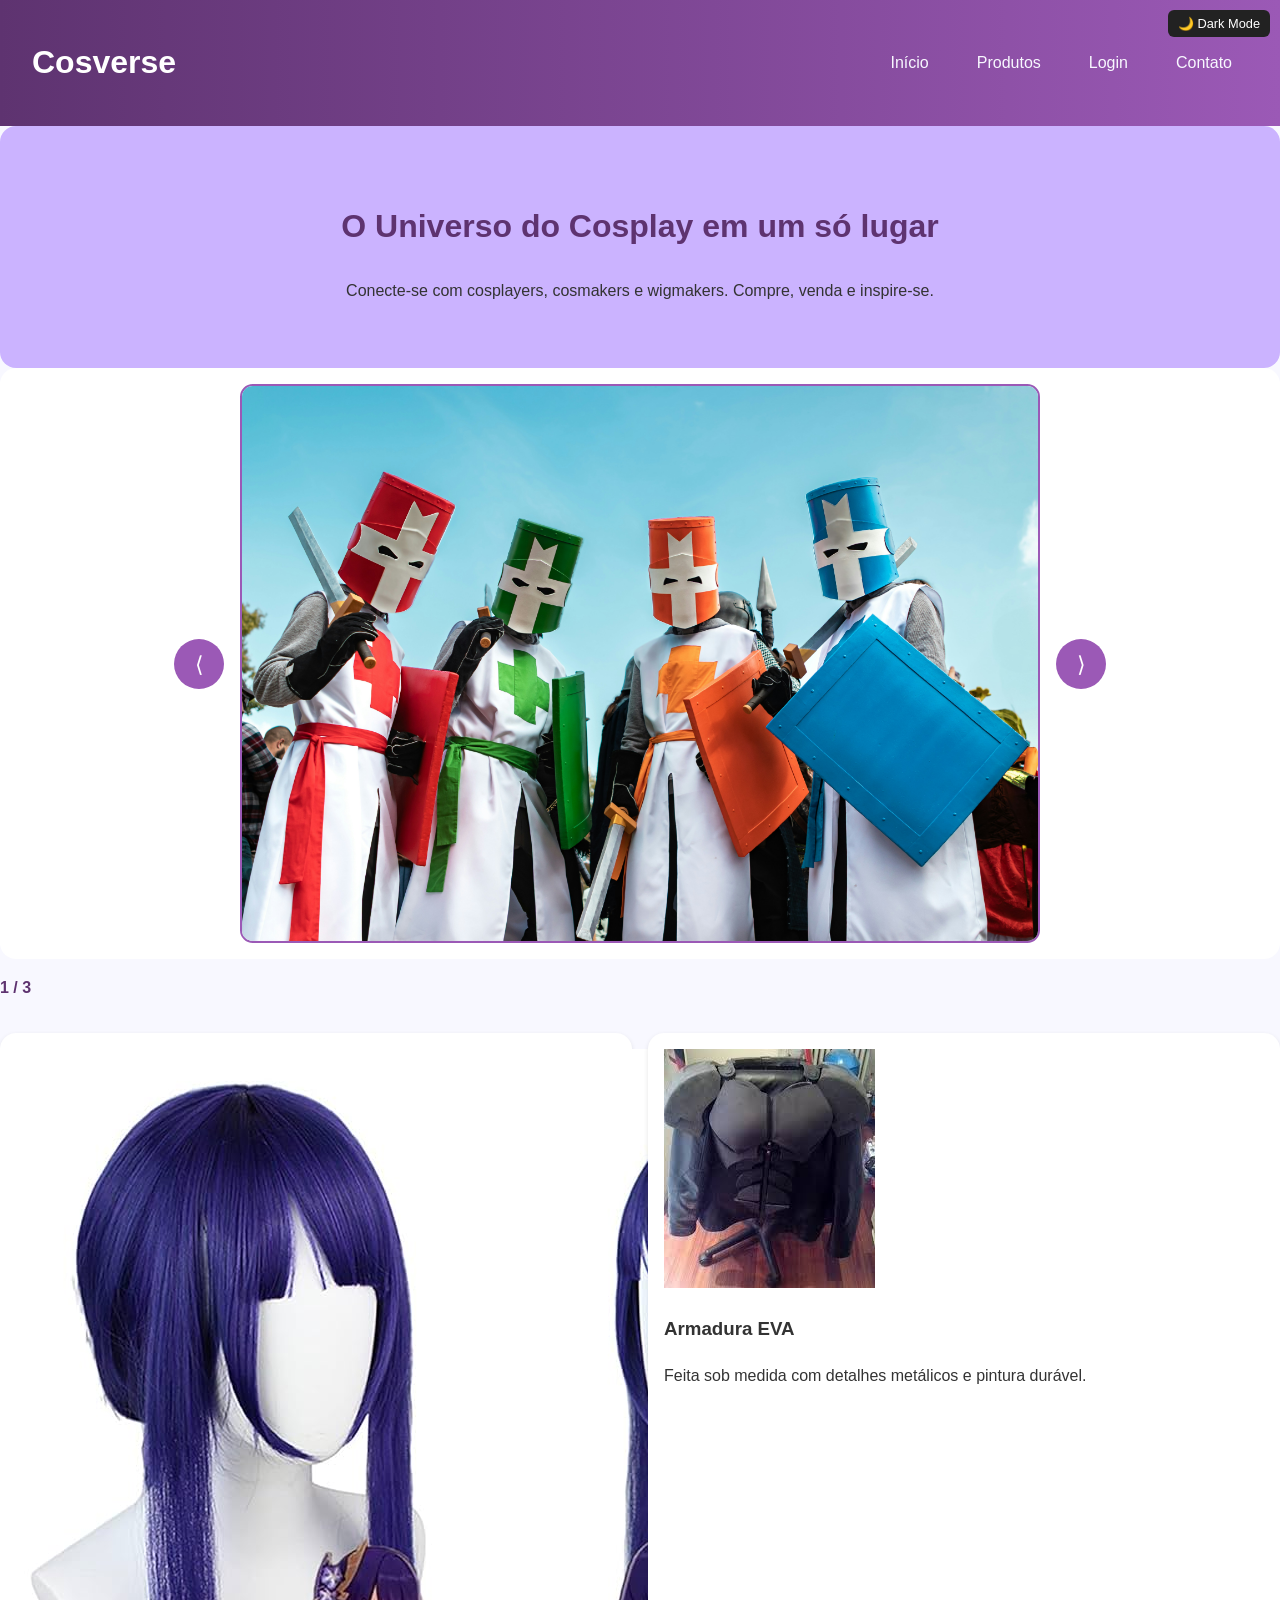
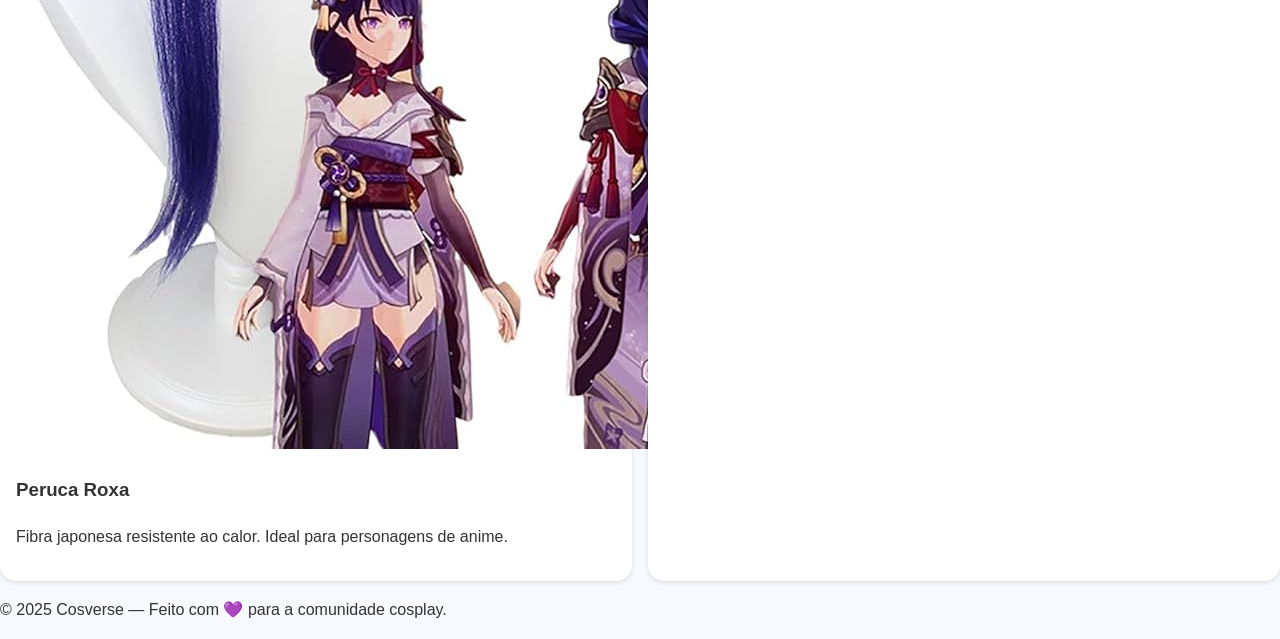
==== Levelupbase/index.html @ 41b26c0f "Primeiro commit do LevelUp" ====
<!DOCTYPE html>
<html lang="pt-BR">
<head>
  <meta charset="utf-8" />
  <meta name="viewport" content="width=device-width, initial-scale=1" />
  <title>LevelUp- Elevando a qualidade da Sua Vida!</title>
  <link rel="stylesheet" href="estileto.css" />
</head>
<body>
  <a class="skip-link" href="#main-content">Ir para o conteúdo</a>

  <header role="banner">
    <div class="header-inner">
      <h1>Cosverse</h1>

<div class="access-controls">
    <button id="toggle-theme" class="btn-light">🌙 Dark Mode</button>
</div>


      <nav role="navigation" aria-label="Menu principal">
        <ul class="menu" role="menubar">
          <li role="none"><a role="menuitem" href="index.html">Início</a></li>
          <li role="none"><a role="menuitem" href="produtos.html">Produtos</a></li>
          <li role="none"><a role="menuitem" href="login.html">Login</a></li>
          <li role="none"><a role="menuitem" href="contato.html">Contato</a></li>
        </ul>
      </nav>
    </div>
  </header>
  <div id="vlibras-root" aria-hidden="true"></div>

  <main id="main-content" role="main">
    <section class="hero" role="region" aria-labelledby="hero-title">
      <h2 id="hero-title">O Universo do Cosplay em um só lugar</h2>
      <p>Conecte-se com cosplayers, cosmakers e wigmakers. Compre, venda e inspire-se.</p>
    </section>

    <section class="carrossel-container" aria-label="Galeria de imagens Cosverse" role="region">
      <div class="carrossel" aria-live="polite">
        <button id="prev" aria-label="Imagem anterior">⟨</button>
        <img id="preview" src="" alt="Carregando imagem do carrossel" />
        <button id="next" aria-label="Próxima imagem">⟩</button>
      </div>
      <p id="counter" class="contador" aria-atomic="true"></p>
    </section><div class="postagens">
  
</div>

<section id="produtos" class="produtos" aria-label="Produtos em destaque" role="region">
  <article class="card" role="article" aria-labelledby="prod1">
    <img src="imagens/peruca_roxa-genshin_impact.jpg" alt="Peruca roxa de fibra japonesa" />
    <h3 id="prod1">Peruca Roxa</h3>
    <p>Fibra japonesa resistente ao calor. Ideal para personagens de anime.</p>
  </article>

  <article class="card" role="article" aria-labelledby="prod2">
    <img src="imagens/armadura_EVA.jpg" alt="Armadura de EVA com pintura metálica" />
    <h3 id="prod2">Armadura EVA</h3>
    <p>Feita sob medida com detalhes metálicos e pintura durável.</p>
  </article>
</section>
    <footer id="contato" role="contentinfo">
      <p>© 2025 Cosverse — Feito com 💜 para a comunidade cosplay.</p>
    </footer>
  </main>
   <div vw class="enabled">
    <div vw-access-button class="active"></div>
    <div vw-plugin-wrapper>
      <div class="vw-plugin-top-wrapper"></div>
    </div>
  </div>
  <script defer src="https://vlibras.gov.br/app/vlibras-plugin.js"></script>
  <script defer>
    document.addEventListener("DOMContentLoaded", () => {
      if (window.VLibras) {
        new window.VLibras.Widget("https://vlibras.gov.br/app");
      }
    });
  </script>
  <script src="main_menu.js" defer></script>
</body>
</html>
---- Levelupbase/estileto.css ----
:root {
  --bg-light: #f8f8ff;
  --text-light: #333;

  --bg-dark: #121212;
  --text-dark: #e6e6e6;
  --roxo-claro: #cbb3ff;
  --roxo: #9b59b6;
  --roxo-escuro: #5e3370;
  --branco: #f8f8ff;
  --cinza: #333;
  --font-scale: 100%;
  --brightness: 1;
  --contrast: 1;
  --fab-size: 56px;
  --transition-speed: 0.4s;
}

* {
  box-sizing: border-box;
}

body {
  font-family: 'Segoe UI', Tahoma, Geneva, Verdana, sans-serif;
  margin: 0;
  background-color: var(--branco);
  color: var(--text-light);
  line-height: 1.6;
  transition: background-color var(--transition-speed), color var(--transition-speed);
  font-size: var(--font-scale);
}

.skip-link {
  position: absolute;
  left: -999px;
  top: auto;
  width: 1px;
  height: 1px;
  overflow: hidden;
}

.skip-link:focus {
  left: 1rem;
  top: 1rem;
  width: auto;
  height: auto;
  padding: 0.5rem 1rem;
  background: #fff;
  color: #000;
  z-index: 1000;
  border-radius: 4px;
}

header {
  background: linear-gradient(90deg, var(--roxo-escuro), var(--roxo));
  color: white;
  padding: 1rem 2rem;
}

.header-inner {
  display: flex;
  align-items: center;
  justify-content: space-between;
  gap: 1rem;
}

.menu {
  list-style: none;
  margin: 0;
  padding: 0;
  display: flex;
  gap: 1rem;
}

.menu a {
  color: var(--branco);
  text-decoration: none;
  padding: 0.5rem 1rem;
  border-radius: 0.5rem;
  display: inline-block;
}

:focus {
  outline: 3px solid var(--roxo);
  outline-offset: 3px;
}

nav a:focus,
nav a:hover {
  background-color: #ffffff;
  color: var(--roxo-escuro);
}

.hero {
  text-align: center;
  padding: 3rem 1rem;
  background-color: var(--roxo-claro);
  border-radius: 1rem;
}

.hero h2 {
  color: var(--roxo-escuro);
  font-size: 2rem;
}

.produtos {
  display: grid;
  grid-template-columns: repeat(auto-fit, minmax(250px, 1fr));
  gap: 1rem;
  margin-top: 2rem;
}

.card {
  background-color: white;
  border-radius: 1rem;
  padding: 1rem;
  box-shadow: 0 2px 5px rgba(0, 0, 0, 0.1);
}

.login {
  max-width: 720px;
  margin: 2rem auto;
  padding: 2rem;
  background-color: white;
  border-radius: 1rem;
  box-shadow: 0 2px 5px rgba(0, 0, 0, 0.08);
}

.login input,
.login button,
.login select,
.login textarea {
  width: 100%;
  padding: 0.7rem;
  margin: 0.5rem 0;
  border: 1px solid #ccc;
  border-radius: 0.5rem;
}

button {
  padding: 12px 20px;
  font-size: 1rem;
  border-radius: 10px;
  border: none;
  cursor: pointer;
  transition: background-color var(--transition-speed), color var(--transition-speed);
}

.btn-light {
  background-color: #222;
  color: #fff;
}

.btn-dark {
  background-color: #f2f2f2;
  color: #000;
}

.carrossel {
  display: flex;
  align-items: center;
  justify-content: center;
  background-color: white;
  border-radius: 1rem;
  padding: 1rem;
  gap: 1rem;
  overflow: hidden;
}

.carrossel button {
  background-color: var(--roxo);
  color: white;
  border-radius: 50%;
  width: 50px;
  height: 50px;
  font-size: 1.4rem;
}

.carrossel img {
  width: 100%;
  max-width: 800px;
  height: auto;
  object-fit: cover;
  border-radius: 0.8rem;
  border: 2px solid var(--roxo);
  transition: opacity 0.3s ease-in-out;
}

.contador {
  margin-top: 1rem;
  font-weight: bold;
  color: var(--roxo-escuro);
}

input.error {
  border: 2px solid #d00;
}

.error-msg {
  color: #d00;
  font-weight: bold;
}

body.dark-mode {
  background-color: var(--bg-dark);
  color: var(--text-dark);
}

body.dark-mode .card,
body.dark-mode .login {
  background-color: #1a1a1a;
  color: var(--text-dark);
}

input[type="checkbox"]:focus {
  outline: 3px solid var(--roxo);
  outline-offset: 2px;
}

@media (max-width: 480px) {
  .header-inner {
    flex-direction: column;
    align-items: flex-start;
  }

  .carrossel img {
    max-width: 100%;
    height: auto;
  }
}

.access-controls {
  position: absolute;
  top: 10px;
  right: 10px;
  display: flex;
  gap: 6px;
  z-index: 2000;
}

.access-controls button {
  padding: 6px 10px !important;
  font-size: 0.8rem !important;
  border-radius: 6px;
}

:root {

  --bg-light: #f8f8ff;
  --text-light: #333;

  --bg-dark: #121212;
  --text-dark: #e6e6e6;

  --roxo-claro: #cbb3ff;
  --roxo: #9b59b6;
  --roxo-escuro: #5e3370;
  --branco: #f8f8ff;
  --cinza: #333;
  --font-scale: 100%;
  --brightness: 1;
  --contrast: 1;
  --fab-size: 56px;
  --transition-speed: 0.4s;
}

body {
  background-color: var(--bg-light);
  color: var(--text-light);
  transition: background-color var(--transition-speed), color var(--transition-speed);
}

body.dark-mode {
  background-color: var(--bg-dark);
  color: var(--text-dark);
}

body.dark-mode header,
body.dark-mode footer,
body.dark-mode .card,
body.dark-mode .carrossel,
body.dark-mode .login {
  background-color: #1e1e1e !important;
  color: var(--text-dark);
}

body.dark-mode .hero {
  background-color: #2a2a2a;
  color: var(--text-dark);
}

body.dark-mode nav a {
  background-color: rgba(255, 255, 255, 0.1);
  color: var(--text-dark);
}

body.dark-mode nav a:hover {
  background-color: var(--roxo);
  color: white;
}

.btn-light {
  background-color: #222;
  color: #fff;
}

.btn-dark {
  background-color: #f2f2f2;
  color: #000;
}

body.dark-mode nav a {
  color: var(--text-dark) !important;
  background-color: transparent !important;
}

body.dark-mode nav a:hover,
body.dark-mode nav a:focus {
  background-color: var(--roxo-claro) !important;
  color: var(--cinza) !important;
  outline: 2px solid var(--roxo) !important;
}

.produtos {
  display: grid;
  grid-template-columns: repeat(auto-fit, minmax(250px, 1fr));
  gap: 1rem;
  margin-top: 2rem;
}
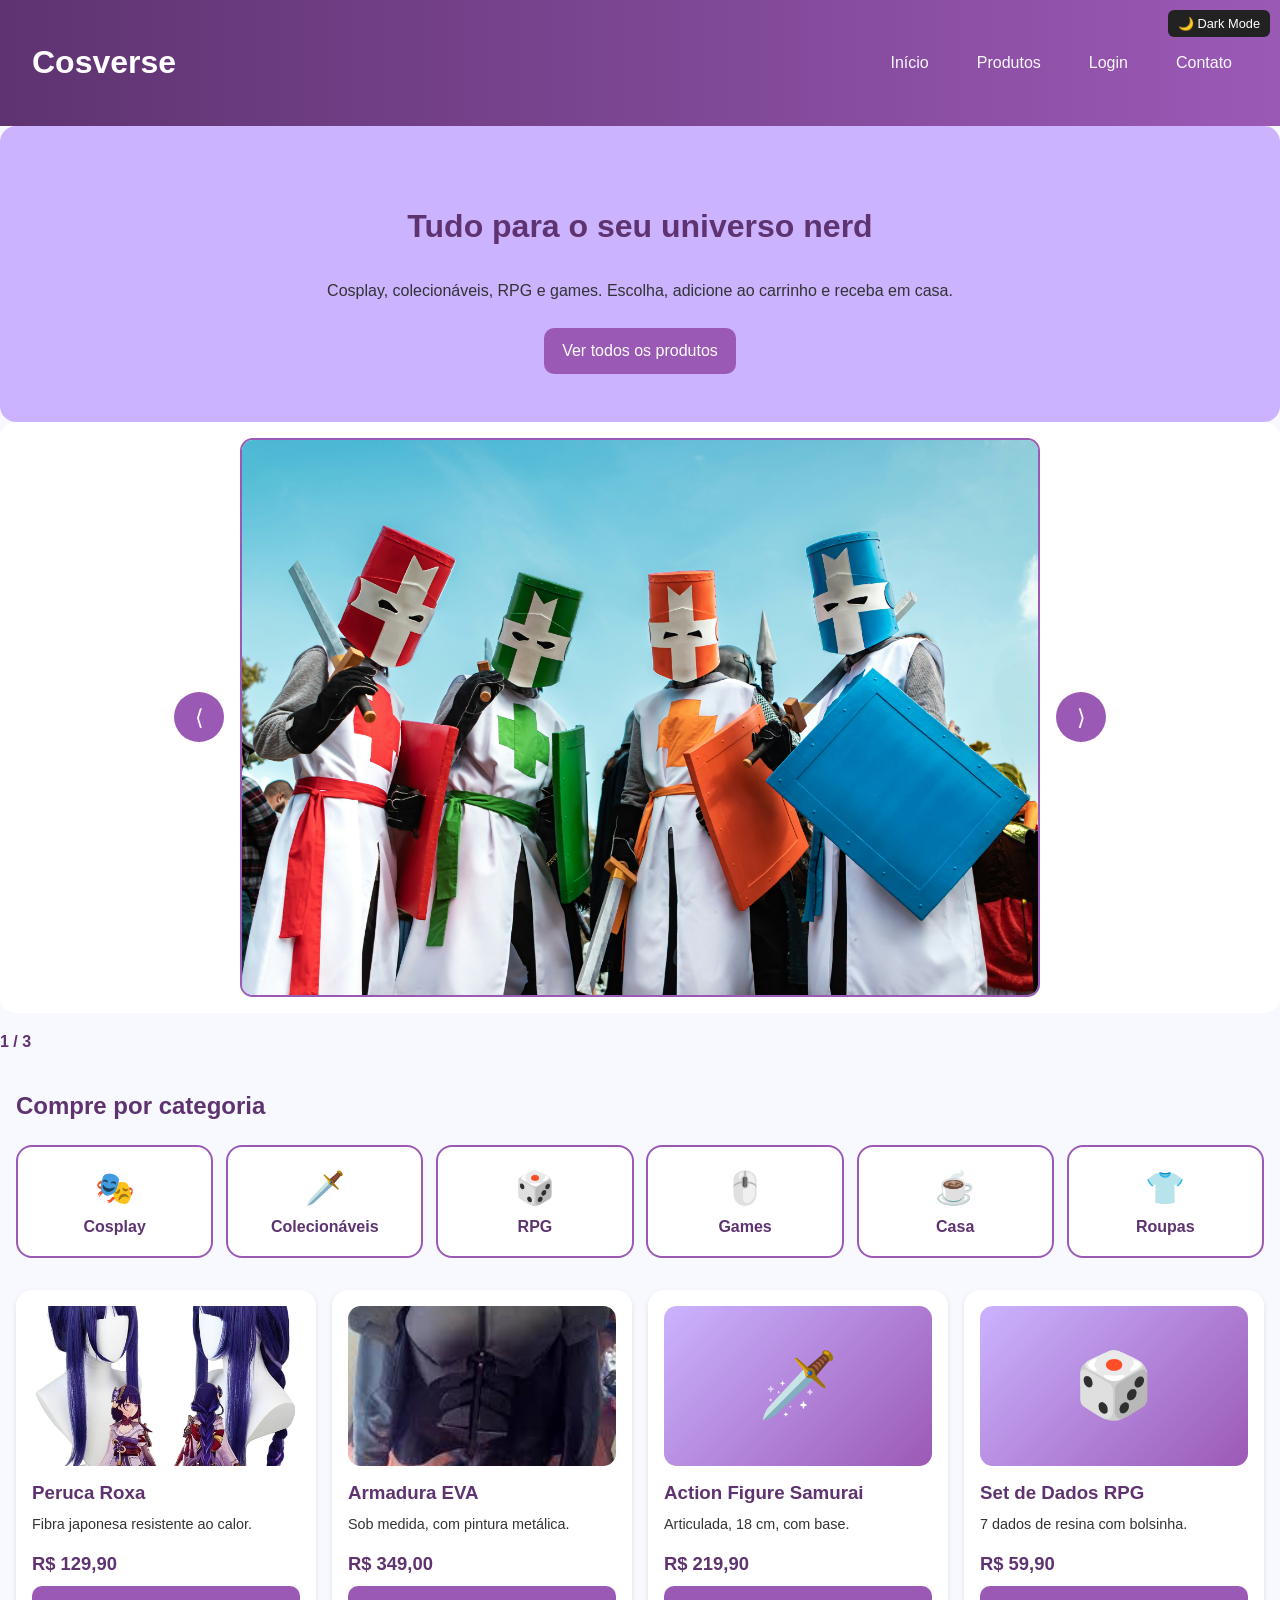
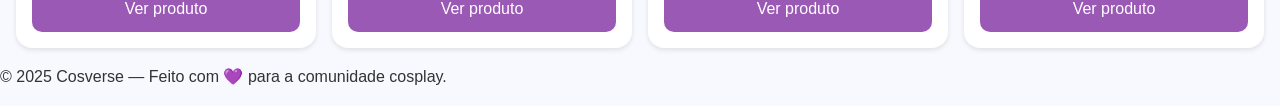
==== commit 66bdb3d4: "Adicionando minhas primeiras atualizações" ====
--- a/Levelupbase/index.html
+++ b/Levelupbase/index.html
@@ -3,8 +3,9 @@
 <head>
   <meta charset="utf-8" />
   <meta name="viewport" content="width=device-width, initial-scale=1" />
-  <title>LevelUp- Elevando a qualidade da Sua Vida!</title>
+  <title>Cosverse - Itens nerd, cosplay e colecionáveis</title>
   <link rel="stylesheet" href="estileto.css" />
+  <link rel="stylesheet" href="loja.css" />
 </head>
 <body>
   <a class="skip-link" href="#main-content">Ir para o conteúdo</a>
@@ -32,8 +33,9 @@
 
   <main id="main-content" role="main">
     <section class="hero" role="region" aria-labelledby="hero-title">
-      <h2 id="hero-title">O Universo do Cosplay em um só lugar</h2>
-      <p>Conecte-se com cosplayers, cosmakers e wigmakers. Compre, venda e inspire-se.</p>
+      <h2 id="hero-title">Tudo para o seu universo nerd</h2>
+      <p>Cosplay, colecionáveis, RPG e games. Escolha, adicione ao carrinho e receba em casa.</p>
+      <a class="btn-link" href="produtos.html">Ver todos os produtos</a>
     </section>
 
     <section class="carrossel-container" aria-label="Galeria de imagens Cosverse" role="region">
@@ -43,21 +45,46 @@
         <button id="next" aria-label="Próxima imagem">⟩</button>
       </div>
       <p id="counter" class="contador" aria-atomic="true"></p>
-    </section><div class="postagens">
-  
-</div>
+    </section><section class="categorias" aria-labelledby="cat-title">
+  <h2 id="cat-title">Compre por categoria</h2>
+  <ul>
+    <li><a href="produtos.html?cat=Cosplay"><span aria-hidden="true">🎭</span> Cosplay</a></li>
+    <li><a href="produtos.html?cat=Colecionáveis"><span aria-hidden="true">🗡️</span> Colecionáveis</a></li>
+    <li><a href="produtos.html?cat=RPG"><span aria-hidden="true">🎲</span> RPG</a></li>
+    <li><a href="produtos.html?cat=Games"><span aria-hidden="true">🖱️</span> Games</a></li>
+    <li><a href="produtos.html?cat=Casa"><span aria-hidden="true">☕</span> Casa</a></li>
+    <li><a href="produtos.html?cat=Roupas"><span aria-hidden="true">👕</span> Roupas</a></li>
+  </ul>
+</section>
 
 <section id="produtos" class="produtos" aria-label="Produtos em destaque" role="region">
-  <article class="card" role="article" aria-labelledby="prod1">
-    <img src="imagens/peruca_roxa-genshin_impact.jpg" alt="Peruca roxa de fibra japonesa" />
+  <article class="card produto" aria-labelledby="prod1">
+    <div class="thumb"><img src="imagens/peruca_roxa-genshin_impact.jpg" alt="Peruca Roxa" onerror="this.replaceWith('💜')"></div>
     <h3 id="prod1">Peruca Roxa</h3>
-    <p>Fibra japonesa resistente ao calor. Ideal para personagens de anime.</p>
+    <p>Fibra japonesa resistente ao calor.</p>
+    <span class="preco">R$ 129,90</span>
+    <a class="btn-link" href="produtos.html">Ver produto</a>
   </article>
-
-  <article class="card" role="article" aria-labelledby="prod2">
-    <img src="imagens/armadura_EVA.jpg" alt="Armadura de EVA com pintura metálica" />
+  <article class="card produto" aria-labelledby="prod2">
+    <div class="thumb"><img src="imagens/armadura_EVA.jpg" alt="Armadura EVA" onerror="this.replaceWith('🛡️')"></div>
     <h3 id="prod2">Armadura EVA</h3>
-    <p>Feita sob medida com detalhes metálicos e pintura durável.</p>
+    <p>Sob medida, com pintura metálica.</p>
+    <span class="preco">R$ 349,00</span>
+    <a class="btn-link" href="produtos.html">Ver produto</a>
+  </article>
+  <article class="card produto" aria-labelledby="prod3">
+    <div class="thumb">🗡️</div>
+    <h3 id="prod3">Action Figure Samurai</h3>
+    <p>Articulada, 18 cm, com base.</p>
+    <span class="preco">R$ 219,90</span>
+    <a class="btn-link" href="produtos.html">Ver produto</a>
+  </article>
+  <article class="card produto" aria-labelledby="prod4">
+    <div class="thumb">🎲</div>
+    <h3 id="prod4">Set de Dados RPG</h3>
+    <p>7 dados de resina com bolsinha.</p>
+    <span class="preco">R$ 59,90</span>
+    <a class="btn-link" href="produtos.html">Ver produto</a>
   </article>
 </section>
     <footer id="contato" role="contentinfo">
--- a/Levelupbase/loja.css
+++ b/Levelupbase/loja.css
@@ -0,0 +1,85 @@
+/* loja.css — complementa o estileto.css (use as mesmas variáveis roxas) */
+/* Inclua DEPOIS do estileto.css:  <link rel="stylesheet" href="loja.css" /> */
+
+.loja { max-width: 1100px; margin: 2rem auto; padding: 0 1rem; }
+.loja h2 { color: var(--roxo-escuro); }
+
+.btn-carrinho {
+  background-color: var(--branco);
+  color: var(--roxo-escuro);
+  font-weight: bold;
+  padding: 8px 14px;
+}
+.btn-carrinho:hover { background-color: var(--roxo-claro); }
+
+.filtros { display: flex; flex-wrap: wrap; gap: .5rem; margin: 1rem 0; }
+.filtros button {
+  background: white; color: var(--roxo-escuro);
+  border: 2px solid var(--roxo); padding: 6px 14px; border-radius: 999px;
+}
+.filtros button[aria-pressed="true"] { background: var(--roxo); color: white; }
+
+.busca { width: 100%; max-width: 380px; padding: .7rem; border: 1px solid #ccc; border-radius: .5rem; }
+
+.grade { display: grid; grid-template-columns: repeat(auto-fill, minmax(230px, 1fr)); gap: 1rem; margin-top: 1.5rem; }
+
+.produto { display: flex; flex-direction: column; }
+.produto .thumb {
+  height: 160px; border-radius: .8rem; margin-bottom: .8rem;
+  background: linear-gradient(135deg, var(--roxo-claro), var(--roxo));
+  display: flex; align-items: center; justify-content: center;
+  font-size: 4rem; overflow: hidden;
+}
+.produto .thumb img { width: 100%; height: 100%; object-fit: cover; }
+.produto h3 { margin: 0 0 .3rem; color: var(--roxo-escuro); }
+.produto p { margin: 0 0 .8rem; font-size: .9rem; flex: 1; }
+.preco { font-weight: bold; font-size: 1.15rem; color: var(--roxo-escuro); }
+.produto button, .carrinho-rodape button { background: var(--roxo); color: white; width: 100%; margin-top: .5rem; }
+.produto button:hover, .carrinho-rodape button:hover { background: var(--roxo-escuro); }
+
+/* Carrinho lateral */
+.carrinho {
+  position: fixed; top: 0; right: 0; height: 100%; width: min(380px, 100%);
+  background: white; box-shadow: -4px 0 16px rgba(0,0,0,.25);
+  transform: translateX(105%); transition: transform var(--transition-speed);
+  z-index: 3000; display: flex; flex-direction: column; padding: 1rem;
+}
+.carrinho.aberto { transform: translateX(0); }
+.carrinho-topo { display: flex; justify-content: space-between; align-items: center; }
+.carrinho-topo button { background: transparent; font-size: 1.4rem; padding: 4px 10px; }
+.carrinho-lista { list-style: none; margin: 1rem 0; padding: 0; overflow-y: auto; flex: 1; }
+.carrinho-lista li { display: flex; justify-content: space-between; gap: .5rem; padding: .6rem 0; border-bottom: 1px solid #e5dcf3; }
+.qtd { display: flex; align-items: center; gap: .4rem; }
+.qtd button { background: var(--roxo-claro); color: var(--roxo-escuro); padding: 2px 10px; border-radius: 6px; }
+.vazio { color: #777; text-align: center; padding: 2rem 0; }
+.total { font-weight: bold; font-size: 1.2rem; display: flex; justify-content: space-between; color: var(--roxo-escuro); }
+.fundo-escuro { position: fixed; inset: 0; background: rgba(0,0,0,.45); z-index: 2500; display: none; }
+.fundo-escuro.aberto { display: block; }
+
+/* Modo escuro */
+body.dark-mode .produto h3, body.dark-mode .preco, body.dark-mode .loja h2, body.dark-mode .total { color: var(--roxo-claro); }
+body.dark-mode .carrinho { background: #1e1e1e; color: var(--text-dark); }
+body.dark-mode .carrinho-lista li { border-color: #333; }
+body.dark-mode .filtros button { background: #1e1e1e; color: var(--roxo-claro); }
+body.dark-mode .filtros button[aria-pressed="true"] { background: var(--roxo); color: white; }
+body.dark-mode .busca { background: #1e1e1e; color: var(--text-dark); border-color: #444; }
+body.dark-mode .carrinho-topo button { color: var(--text-dark); }
+
+@media (prefers-reduced-motion: reduce) { .carrinho { transition: none; } }
+
+/* Texto só para leitores de tela */
+.sr-only { position: absolute; width: 1px; height: 1px; overflow: hidden; clip: rect(0 0 0 0); white-space: nowrap; }
+
+/* Página inicial */
+.btn-link { display: inline-block; background: var(--roxo); color: white; text-decoration: none; padding: 10px 18px; border-radius: 10px; margin-top: .5rem; text-align: center; }
+.btn-link:hover { background: var(--roxo-escuro); }
+.categorias { margin: 2rem 1rem 0; }
+.categorias h2 { color: var(--roxo-escuro); }
+.categorias ul { list-style: none; margin: 1rem 0 0; padding: 0; display: grid; grid-template-columns: repeat(auto-fit, minmax(140px, 1fr)); gap: .8rem; }
+.categorias a { display: block; text-align: center; padding: 1rem; background: white; color: var(--roxo-escuro); border: 2px solid var(--roxo); border-radius: 1rem; text-decoration: none; font-weight: bold; }
+.categorias a:hover, .categorias a:focus { background: var(--roxo); color: white; }
+.categorias a span { display: block; font-size: 2rem; }
+body.dark-mode .categorias h2 { color: var(--roxo-claro); }
+body.dark-mode .categorias a { background: #1e1e1e; color: var(--roxo-claro); }
+body.dark-mode .categorias a:hover, body.dark-mode .categorias a:focus { background: var(--roxo); color: white; }
+.produtos { padding: 0 1rem; }
